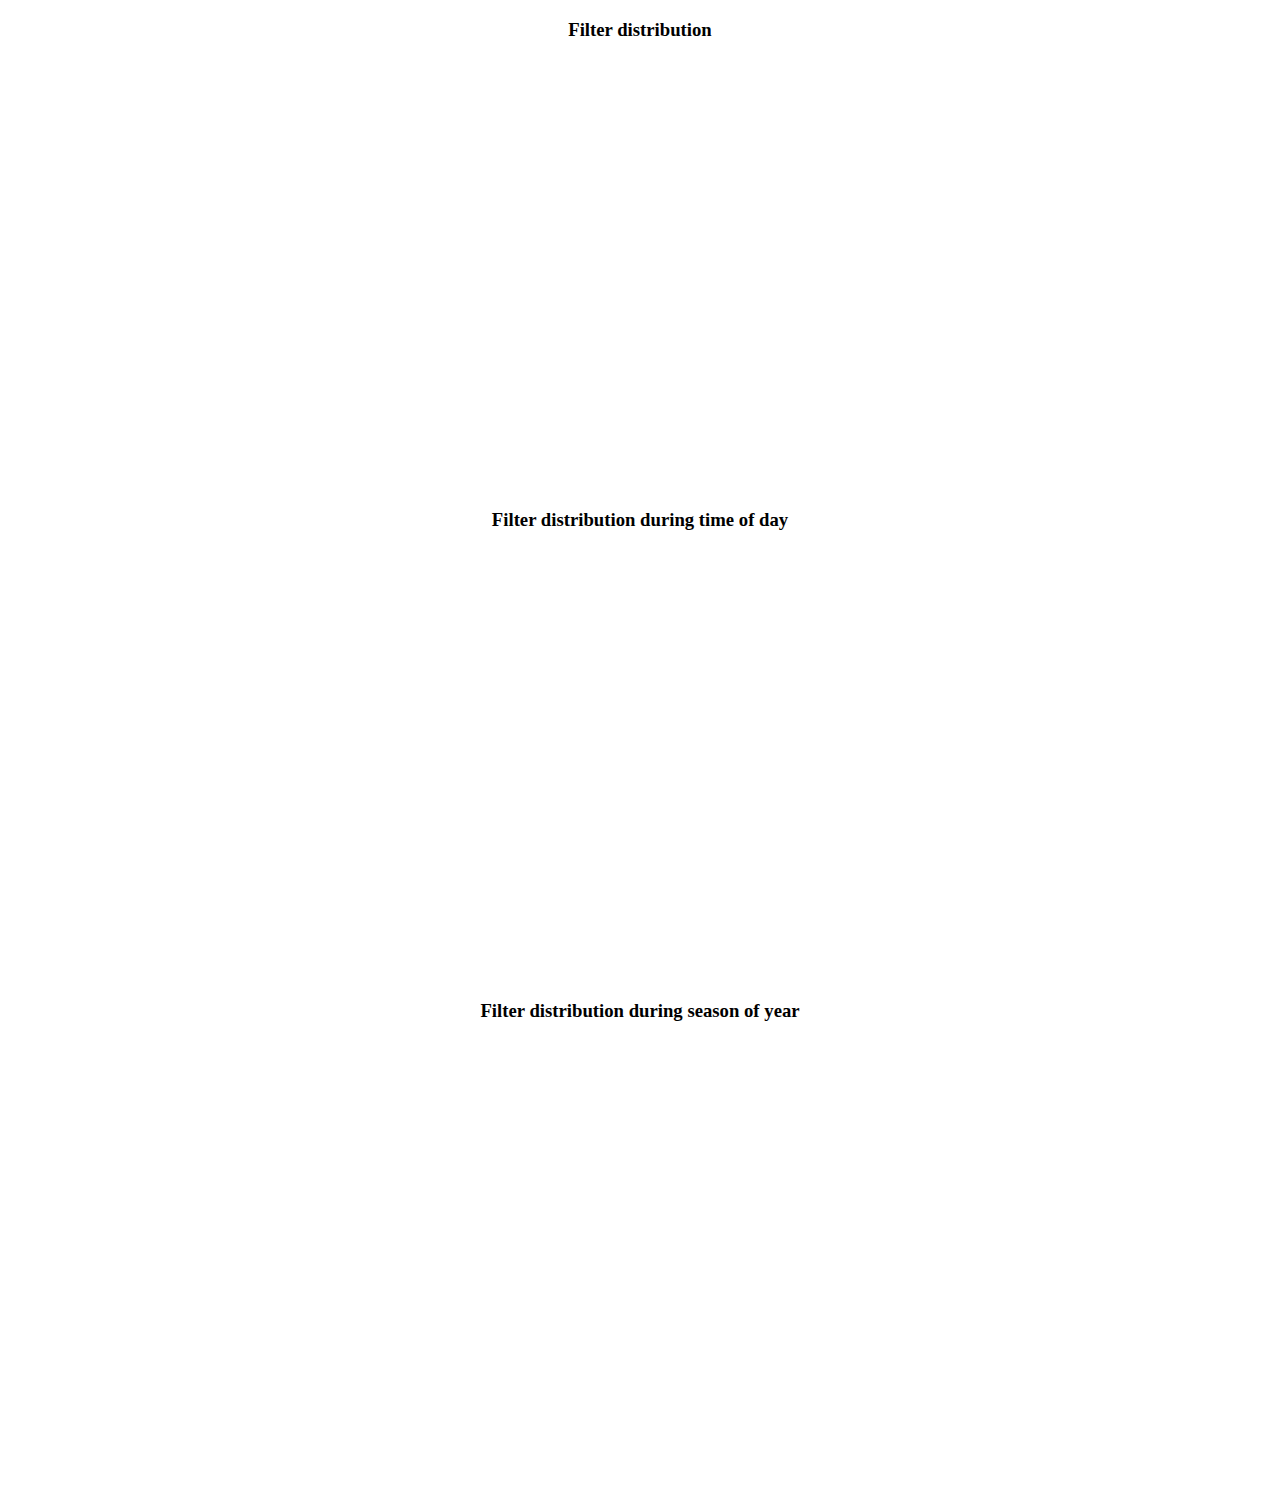
==== visualization/visualize.html @ de82c92e "Add Visualization files." ====
<!DOCTYPE html>
<meta charset="utf-8">
<title>Q5</title>
<style>
    
    #viz {
        width: 50%;
        margin: 0 auto;
        margin-bottom: 50px;
    }
    
    #viz1 {
        width: 50%;
        margin: 0 auto;
        margin-bottom: 50px;
    }
    
    #viz2 {
        width: 50%;
        margin: 0 auto;
        margin-bottom: 50px;
    }
    
    h3 {
        text-align: center;
    }
</style>
<script src="lib/d3/d3.js"></script>
<script src="lib/d3plus.min.js"></script>

<body>
    <h3>Filter distribution </h3>
    <div id="viz" style="position: relative; width: 900px; height: 400px;"></div>
    <h3>Filter distribution during time of day</h3>
    <div id="viz1" style="position: relative; width: 900px; height: 400px;"></div>
    <h3>Filter distribution during season of year</h3>
    <div id="viz2" style="position: relative; width: 900px; height: 400px;"></div>

    <script>
        var fil = {
            "Aden" : { "value" : 0 , "morning" : 0, "afternoon" :0, "evening" : 0, "night" : 0 , "summer" : 0, "spring" : 0, "fall": 0, "winter" : 0},
            "Amaro" : { "value" : 0 , "morning" : 0, "afternoon" :0, "evening" : 0, "night" : 0 , "summer" : 0, "spring" : 0, "fall": 0, "winter" : 0},
            "Ashby" : { "value" : 0 , "morning" : 0, "afternoon" :0, "evening" : 0, "night" : 0 , "summer" : 0, "spring" : 0, "fall": 0, "winter" : 0},
            "Brannan" : { "value" : 0 , "morning" : 0, "afternoon" :0, "evening" : 0, "night" : 0 , "summer" : 0, "spring" : 0, "fall": 0, "winter" : 0},
            "Brooklyn" : { "value" : 0 , "morning" : 0, "afternoon" :0, "evening" : 0, "night" : 0 , "summer" : 0, "spring" : 0, "fall": 0, "winter" : 0},
            "Charmes" : { "value" : 0 , "morning" : 0, "afternoon" :0, "evening" : 0, "night" : 0 , "summer" : 0, "spring" : 0, "fall": 0, "winter" : 0},
            "Clarendon" : { "value" : 0 , "morning" : 0, "afternoon" :0, "evening" : 0, "night" : 0 , "summer" : 0, "spring" : 0, "fall": 0, "winter" : 0},
            "Crema" : { "value" : 0 , "morning" : 0, "afternoon" :0, "evening" : 0, "night" : 0 , "summer" : 0, "spring" : 0, "fall": 0, "winter" : 0},
            "Dogpatch" : { "value" : 0 , "morning" : 0, "afternoon" :0, "evening" : 0, "night" : 0 , "summer" : 0, "spring" : 0, "fall": 0, "winter" : 0},
            "Earlybird" : { "value" : 0 , "morning" : 0, "afternoon" :0, "evening" : 0, "night" : 0 , "summer" : 0, "spring" : 0, "fall": 0, "winter" : 0},
            "Gingham" : { "value" : 0 , "morning" : 0, "afternoon" :0, "evening" : 0, "night" : 0 , "summer" : 0, "spring" : 0, "fall": 0, "winter" : 0},
            "Ginza" : { "value" : 0 , "morning" : 0, "afternoon" :0, "evening" : 0, "night" : 0 , "summer" : 0, "spring" : 0, "fall": 0, "winter" : 0},
            "Hefe" : { "value" : 0 , "morning" : 0, "afternoon" :0, "evening" : 0, "night" : 0 , "summer" : 0, "spring" : 0, "fall": 0, "winter" : 0},
            "Helena" : { "value" : 0 , "morning" : 0, "afternoon" :0, "evening" : 0, "night" : 0 , "summer" : 0, "spring" : 0, "fall": 0, "winter" : 0},
            "Hudson" : { "value" : 0 , "morning" : 0, "afternoon" :0, "evening" : 0, "night" : 0 , "summer" : 0, "spring" : 0, "fall": 0, "winter" : 0},
            "Inkwell" : { "value" : 0 , "morning" : 0, "afternoon" :0, "evening" : 0, "night" : 0 , "summer" : 0, "spring" : 0, "fall": 0, "winter" : 0},
            "Juno" : { "value" : 0 , "morning" : 0, "afternoon" :0, "evening" : 0, "night" : 0 , "summer" : 0, "spring" : 0, "fall": 0, "winter" : 0},
            "Kelvin" : { "value" : 0 , "morning" : 0, "afternoon" :0, "evening" : 0, "night" : 0 , "summer" : 0, "spring" : 0, "fall": 0, "winter" : 0},
            "Lark" : { "value" : 0 , "morning" : 0, "afternoon" :0, "evening" : 0, "night" : 0 , "summer" : 0, "spring" : 0, "fall": 0, "winter" : 0},
            "Lo-fi" : { "value" : 0 , "morning" : 0, "afternoon" :0, "evening" : 0, "night" : 0 , "summer" : 0, "spring" : 0, "fall": 0, "winter" : 0},
            "Ludwig" : { "value" : 0 , "morning" : 0, "afternoon" :0, "evening" : 0, "night" : 0 , "summer" : 0, "spring" : 0, "fall": 0, "winter" : 0},
            "Maven" : { "value" : 0 , "morning" : 0, "afternoon" :0, "evening" : 0, "night" : 0 , "summer" : 0, "spring" : 0, "fall": 0, "winter" : 0},
            "Mayfair" : { "value" : 0 , "morning" : 0, "afternoon" :0, "evening" : 0, "night" : 0 , "summer" : 0, "spring" : 0, "fall": 0, "winter" : 0},
            "Moon" : { "value" : 0 , "morning" : 0, "afternoon" :0, "evening" : 0, "night" : 0 , "summer" : 0, "spring" : 0, "fall": 0, "winter" : 0},
            "Nashville" : { "value" : 0 , "morning" : 0, "afternoon" :0, "evening" : 0, "night" : 0 , "summer" : 0, "spring" : 0, "fall": 0, "winter" : 0},
            "Normal" : { "value" : 0 , "morning" : 0, "afternoon" :0, "evening" : 0, "night" : 0 , "summer" : 0, "spring" : 0, "fall": 0, "winter" : 0},
            "Perpetua" : { "value" : 0 , "morning" : 0, "afternoon" :0, "evening" : 0, "night" : 0 , "summer" : 0, "spring" : 0, "fall": 0, "winter" : 0},
            "Reyes" : { "value" : 0 , "morning" : 0, "afternoon" :0, "evening" : 0, "night" : 0 , "summer" : 0, "spring" : 0, "fall": 0, "winter" : 0},
            "Rise" : { "value" : 0 , "morning" : 0, "afternoon" :0, "evening" : 0, "night" : 0 , "summer" : 0, "spring" : 0, "fall": 0, "winter" : 0},
            "Sierra" : { "value" : 0 , "morning" : 0, "afternoon" :0, "evening" : 0, "night" : 0 , "summer" : 0, "spring" : 0, "fall": 0, "winter" : 0},
            "Skyline" : { "value" : 0 , "morning" : 0, "afternoon" :0, "evening" : 0, "night" : 0 , "summer" : 0, "spring" : 0, "fall": 0, "winter" : 0},
            "Slumber" : { "value" : 0 , "morning" : 0, "afternoon" :0, "evening" : 0, "night" : 0 , "summer" : 0, "spring" : 0, "fall": 0, "winter" : 0},
            "Stinson" : { "value" : 0 , "morning" : 0, "afternoon" :0, "evening" : 0, "night" : 0 , "summer" : 0, "spring" : 0, "fall": 0, "winter" : 0},
            "Sutro" : { "value" : 0 , "morning" : 0, "afternoon" :0, "evening" : 0, "night" : 0 , "summer" : 0, "spring" : 0, "fall": 0, "winter" : 0},
            "Toaster" : { "value" : 0 , "morning" : 0, "afternoon" :0, "evening" : 0, "night" : 0 , "summer" : 0, "spring" : 0, "fall": 0, "winter" : 0},
            "Unknown" : { "value" : 0 , "morning" : 0, "afternoon" :0, "evening" : 0, "night" : 0 , "summer" : 0, "spring" : 0, "fall": 0, "winter" : 0},
            "Valencia" : { "value" : 0 , "morning" : 0, "afternoon" :0, "evening" : 0, "night" : 0 , "summer" : 0, "spring" : 0, "fall": 0, "winter" : 0},
            "Vesper" : { "value" : 0 , "morning" : 0, "afternoon" :0, "evening" : 0, "night" : 0 , "summer" : 0, "spring" : 0, "fall": 0, "winter" : 0},
            "Walden" : { "value" : 0 , "morning" : 0, "afternoon" :0, "evening" : 0, "night" : 0 , "summer" : 0, "spring" : 0, "fall": 0, "winter" : 0},
            "Willow" : { "value" : 0 , "morning" : 0, "afternoon" :0, "evening" : 0, "night" : 0 , "summer" : 0, "spring" : 0, "fall": 0, "winter" : 0},
            "X-Pro II" : { "value" : 0 , "morning" : 0, "afternoon" :0, "evening" : 0, "night" : 0 , "summer" : 0, "spring" : 0, "fall": 0, "winter" : 0},
            "1977" : { "value" : 0 , "morning" : 0, "afternoon" :0, "evening" : 0, "night" : 0 , "summer" : 0, "spring" : 0, "fall": 0, "winter" : 0},
        }



        d3.csv("Washington.csv", function(error, data) {
            if (error) throw error;

            data.forEach(d => {

            
                if (d.filter != "Normal" && fil[d.filter] != null) {
                    fil[d.filter].value += 1;
                    if(dayTime(+d.createdtime) == 1)
                        fil[d.filter].morning += 1;
                    else if(dayTime(+d.createdtime) == 2)
                        fil[d.filter].afternoon += 1;
                    else if(dayTime(+d.createdtime) == 3)
                        fil[d.filter].evening += 1;
                    else if(dayTime(+d.createdtime) == 4)
                        fil[d.filter].night += 1;
                    
                    if(yearTime(+d.createdtime) == 1)
                        fil[d.filter].spring += 1;
                    else if(yearTime(+d.createdtime) == 2)
                        fil[d.filter].summer += 1;
                    else if(yearTime(+d.createdtime) == 3)
                        fil[d.filter].fall += 1;
                    else if(yearTime(+d.createdtime) == 4)
                        fil[d.filter].winter += 1;
                }


            });
            
            console.log(fil);
            
            format = new Array();
            for (var d in fil) {
                format.push({"name": d, "value": +fil[d].value});
            };
            
            
            d3plus.viz()
                .container("#viz")
                .data(format)
                .type("bar")
                .id("name")
                .x("name")
                .y("value")
                .draw()
            
            dayFormat = new Array();
            for (var d in fil) {
            if (d == "Clarendon" || d == "Ludwig" || d == "Juno" || d == "Lark" || d == "Amaro" || d == "Valencia" || d == "Lo-fi"){
//                console.log(d , +fil[d].value, +fil[d].morning, +fil[d].afternoon, +fil[d].evening, +fil[d].night);
                
                dayFormat.push({"Period of Day" : "Afternoon"  ,"name": d, "No of images": +fil[d].afternoon});
                dayFormat.push({"Period of Day" : "Evening"  ,"name": d, "No of images": +fil[d].evening});
                dayFormat.push({"Period of Day" : "Morning" ,"name": d, "No of images": +fil[d].morning});
                dayFormat.push({"Period of Day" : "Night"  ,"name": d, "No of images": +fil[d].night});
                }
            };
            
            
            var visualization = d3plus.viz()
                .container("#viz1")  
                .data(dayFormat)  
                .type("bar")       
                .id("name")         
                .color("name")
                .legend({"size": 50})      
                .y("No of images")
                .x("Period of Day")
                .draw()
            
             seasonFormat = new Array();
            for (var d in fil) {
            if (d == "Clarendon" || d == "Ludwig" || d == "Juno" || d == "Lark" || d == "Amaro" || d == "Valencia" || d == "Lo-fi"){
                console.log(d , +fil[d].value, +fil[d].fall, +fil[d].spring, +fil[d].summer, +fil[d].winter);
                
                seasonFormat.push({"Period of Year" : "Fall"  ,"name": d, "No of images": +fil[d].fall});
                seasonFormat.push({"Period of Year" : "Spring"  ,"name": d, "No of images": +fil[d].spring});
                seasonFormat.push({"Period of Year" : "Summer" ,"name": d, "No of images": +fil[d].summer});
                seasonFormat.push({"Period of Year" : "Winter"  ,"name": d, "No of images": +fil[d].winter});
                }
            };
            
            var visualization = d3plus.viz()
                .container("#viz2")  
                .data(seasonFormat)  
                .type("bar")       
                .id("name")         
                .color("name")
                .legend({"size": 50})      
                .y("No of images")
                .x("Period of Year")
            .draw()
         

        });
        
        function dayTime(UNIX_timestamp){
            var a = new Date(UNIX_timestamp * 1000);
                var phase = {1:4, 2:4, 3:4, 4:4, 5:1, 6:1, 7:1, 8:1, 9:1, 10:1, 11:1, 12:1, 13:2, 14:2, 15:2, 16:2, 17:2, 18:3, 19:3, 20:3, 21:4, 22:4, 23:4, 0:4};
            var hour = phase[a.getHours()];
            return hour;
        }
        
           function yearTime(UNIX_timestamp){
            var a = new Date(UNIX_timestamp * 1000);
            var phase = {1:4, 2:4, 3:1, 4:1, 5:1, 6:1, 7:2, 8:2, 9:3, 10:3, 11:3, 12:4};
            var month = phase[a.getMonth()];
            return month;
        }
    </script>
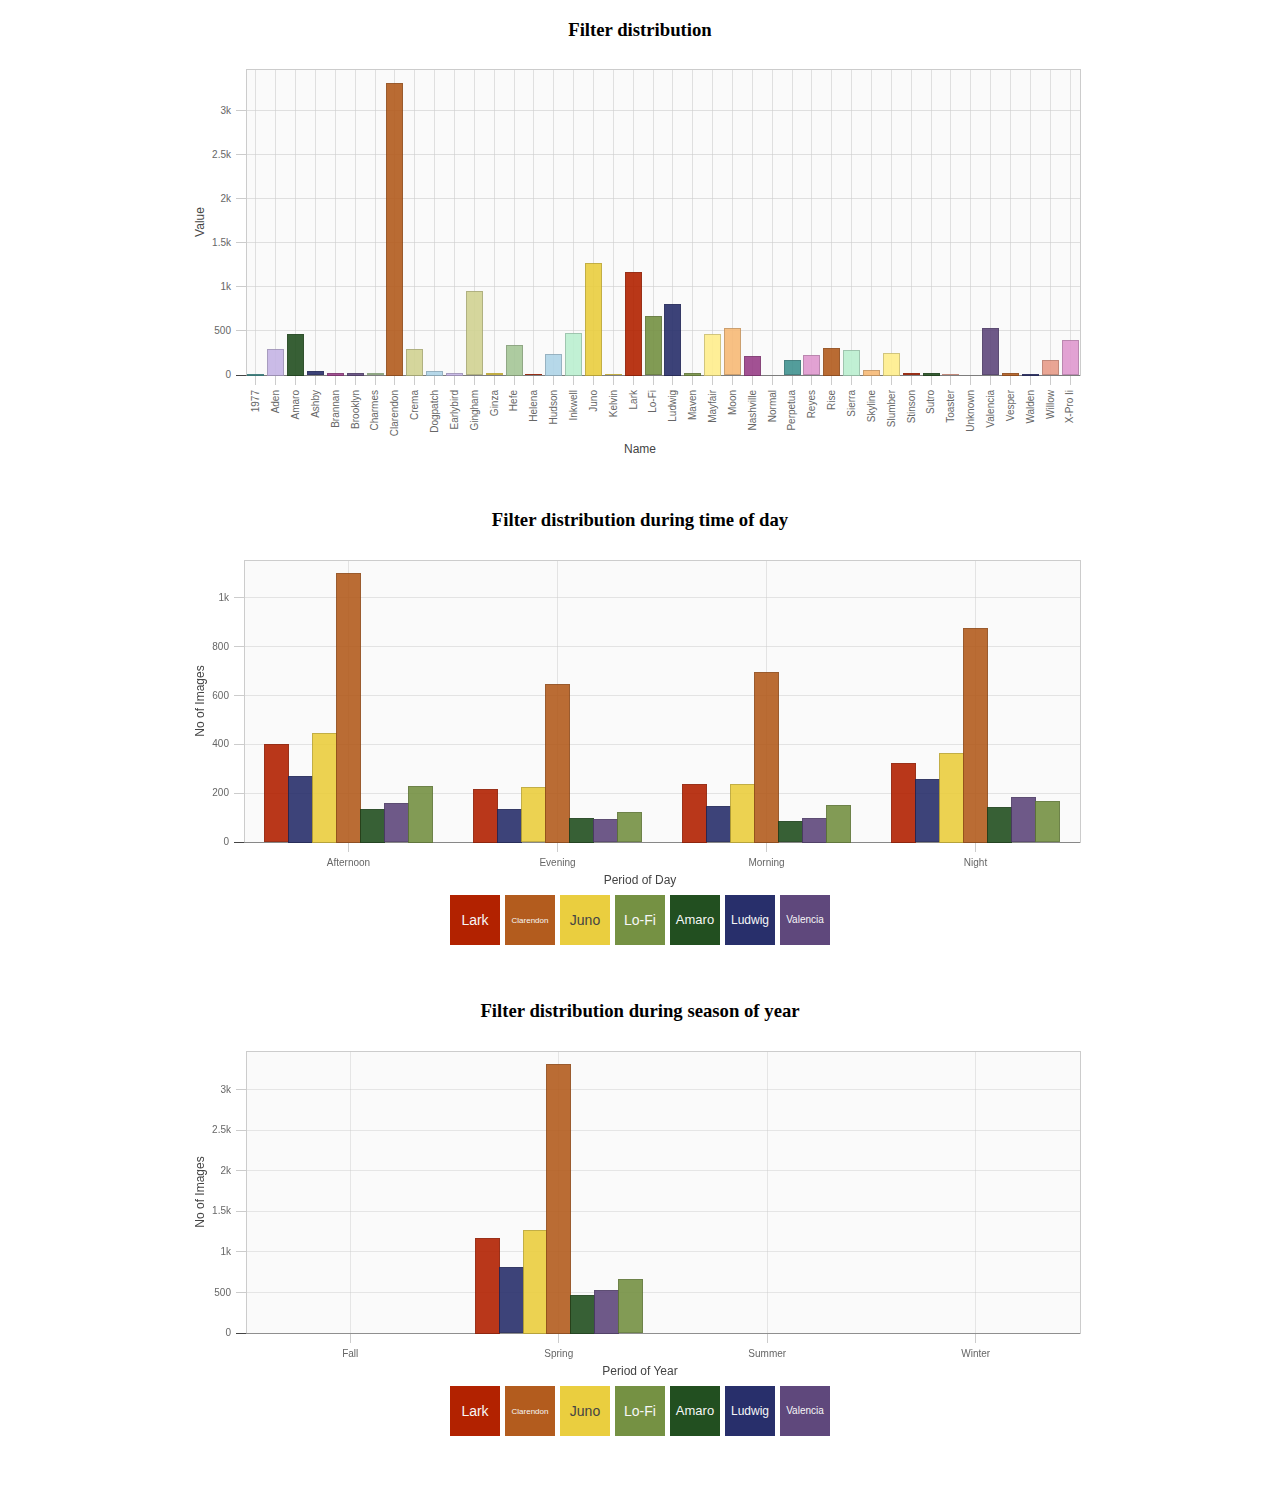
==== commit 995acf6e: "sunburst" ====
--- a/visualization/visualize.html
+++ b/visualization/visualize.html
@@ -37,85 +37,10 @@
     <div id="viz2" style="position: relative; width: 900px; height: 400px;"></div>
 
     <script>
-        var fil = {
-            "Aden" : { "value" : 0 , "morning" : 0, "afternoon" :0, "evening" : 0, "night" : 0 , "summer" : 0, "spring" : 0, "fall": 0, "winter" : 0},
-            "Amaro" : { "value" : 0 , "morning" : 0, "afternoon" :0, "evening" : 0, "night" : 0 , "summer" : 0, "spring" : 0, "fall": 0, "winter" : 0},
-            "Ashby" : { "value" : 0 , "morning" : 0, "afternoon" :0, "evening" : 0, "night" : 0 , "summer" : 0, "spring" : 0, "fall": 0, "winter" : 0},
-            "Brannan" : { "value" : 0 , "morning" : 0, "afternoon" :0, "evening" : 0, "night" : 0 , "summer" : 0, "spring" : 0, "fall": 0, "winter" : 0},
-            "Brooklyn" : { "value" : 0 , "morning" : 0, "afternoon" :0, "evening" : 0, "night" : 0 , "summer" : 0, "spring" : 0, "fall": 0, "winter" : 0},
-            "Charmes" : { "value" : 0 , "morning" : 0, "afternoon" :0, "evening" : 0, "night" : 0 , "summer" : 0, "spring" : 0, "fall": 0, "winter" : 0},
-            "Clarendon" : { "value" : 0 , "morning" : 0, "afternoon" :0, "evening" : 0, "night" : 0 , "summer" : 0, "spring" : 0, "fall": 0, "winter" : 0},
-            "Crema" : { "value" : 0 , "morning" : 0, "afternoon" :0, "evening" : 0, "night" : 0 , "summer" : 0, "spring" : 0, "fall": 0, "winter" : 0},
-            "Dogpatch" : { "value" : 0 , "morning" : 0, "afternoon" :0, "evening" : 0, "night" : 0 , "summer" : 0, "spring" : 0, "fall": 0, "winter" : 0},
-            "Earlybird" : { "value" : 0 , "morning" : 0, "afternoon" :0, "evening" : 0, "night" : 0 , "summer" : 0, "spring" : 0, "fall": 0, "winter" : 0},
-            "Gingham" : { "value" : 0 , "morning" : 0, "afternoon" :0, "evening" : 0, "night" : 0 , "summer" : 0, "spring" : 0, "fall": 0, "winter" : 0},
-            "Ginza" : { "value" : 0 , "morning" : 0, "afternoon" :0, "evening" : 0, "night" : 0 , "summer" : 0, "spring" : 0, "fall": 0, "winter" : 0},
-            "Hefe" : { "value" : 0 , "morning" : 0, "afternoon" :0, "evening" : 0, "night" : 0 , "summer" : 0, "spring" : 0, "fall": 0, "winter" : 0},
-            "Helena" : { "value" : 0 , "morning" : 0, "afternoon" :0, "evening" : 0, "night" : 0 , "summer" : 0, "spring" : 0, "fall": 0, "winter" : 0},
-            "Hudson" : { "value" : 0 , "morning" : 0, "afternoon" :0, "evening" : 0, "night" : 0 , "summer" : 0, "spring" : 0, "fall": 0, "winter" : 0},
-            "Inkwell" : { "value" : 0 , "morning" : 0, "afternoon" :0, "evening" : 0, "night" : 0 , "summer" : 0, "spring" : 0, "fall": 0, "winter" : 0},
-            "Juno" : { "value" : 0 , "morning" : 0, "afternoon" :0, "evening" : 0, "night" : 0 , "summer" : 0, "spring" : 0, "fall": 0, "winter" : 0},
-            "Kelvin" : { "value" : 0 , "morning" : 0, "afternoon" :0, "evening" : 0, "night" : 0 , "summer" : 0, "spring" : 0, "fall": 0, "winter" : 0},
-            "Lark" : { "value" : 0 , "morning" : 0, "afternoon" :0, "evening" : 0, "night" : 0 , "summer" : 0, "spring" : 0, "fall": 0, "winter" : 0},
-            "Lo-fi" : { "value" : 0 , "morning" : 0, "afternoon" :0, "evening" : 0, "night" : 0 , "summer" : 0, "spring" : 0, "fall": 0, "winter" : 0},
-            "Ludwig" : { "value" : 0 , "morning" : 0, "afternoon" :0, "evening" : 0, "night" : 0 , "summer" : 0, "spring" : 0, "fall": 0, "winter" : 0},
-            "Maven" : { "value" : 0 , "morning" : 0, "afternoon" :0, "evening" : 0, "night" : 0 , "summer" : 0, "spring" : 0, "fall": 0, "winter" : 0},
-            "Mayfair" : { "value" : 0 , "morning" : 0, "afternoon" :0, "evening" : 0, "night" : 0 , "summer" : 0, "spring" : 0, "fall": 0, "winter" : 0},
-            "Moon" : { "value" : 0 , "morning" : 0, "afternoon" :0, "evening" : 0, "night" : 0 , "summer" : 0, "spring" : 0, "fall": 0, "winter" : 0},
-            "Nashville" : { "value" : 0 , "morning" : 0, "afternoon" :0, "evening" : 0, "night" : 0 , "summer" : 0, "spring" : 0, "fall": 0, "winter" : 0},
-            "Normal" : { "value" : 0 , "morning" : 0, "afternoon" :0, "evening" : 0, "night" : 0 , "summer" : 0, "spring" : 0, "fall": 0, "winter" : 0},
-            "Perpetua" : { "value" : 0 , "morning" : 0, "afternoon" :0, "evening" : 0, "night" : 0 , "summer" : 0, "spring" : 0, "fall": 0, "winter" : 0},
-            "Reyes" : { "value" : 0 , "morning" : 0, "afternoon" :0, "evening" : 0, "night" : 0 , "summer" : 0, "spring" : 0, "fall": 0, "winter" : 0},
-            "Rise" : { "value" : 0 , "morning" : 0, "afternoon" :0, "evening" : 0, "night" : 0 , "summer" : 0, "spring" : 0, "fall": 0, "winter" : 0},
-            "Sierra" : { "value" : 0 , "morning" : 0, "afternoon" :0, "evening" : 0, "night" : 0 , "summer" : 0, "spring" : 0, "fall": 0, "winter" : 0},
-            "Skyline" : { "value" : 0 , "morning" : 0, "afternoon" :0, "evening" : 0, "night" : 0 , "summer" : 0, "spring" : 0, "fall": 0, "winter" : 0},
-            "Slumber" : { "value" : 0 , "morning" : 0, "afternoon" :0, "evening" : 0, "night" : 0 , "summer" : 0, "spring" : 0, "fall": 0, "winter" : 0},
-            "Stinson" : { "value" : 0 , "morning" : 0, "afternoon" :0, "evening" : 0, "night" : 0 , "summer" : 0, "spring" : 0, "fall": 0, "winter" : 0},
-            "Sutro" : { "value" : 0 , "morning" : 0, "afternoon" :0, "evening" : 0, "night" : 0 , "summer" : 0, "spring" : 0, "fall": 0, "winter" : 0},
-            "Toaster" : { "value" : 0 , "morning" : 0, "afternoon" :0, "evening" : 0, "night" : 0 , "summer" : 0, "spring" : 0, "fall": 0, "winter" : 0},
-            "Unknown" : { "value" : 0 , "morning" : 0, "afternoon" :0, "evening" : 0, "night" : 0 , "summer" : 0, "spring" : 0, "fall": 0, "winter" : 0},
-            "Valencia" : { "value" : 0 , "morning" : 0, "afternoon" :0, "evening" : 0, "night" : 0 , "summer" : 0, "spring" : 0, "fall": 0, "winter" : 0},
-            "Vesper" : { "value" : 0 , "morning" : 0, "afternoon" :0, "evening" : 0, "night" : 0 , "summer" : 0, "spring" : 0, "fall": 0, "winter" : 0},
-            "Walden" : { "value" : 0 , "morning" : 0, "afternoon" :0, "evening" : 0, "night" : 0 , "summer" : 0, "spring" : 0, "fall": 0, "winter" : 0},
-            "Willow" : { "value" : 0 , "morning" : 0, "afternoon" :0, "evening" : 0, "night" : 0 , "summer" : 0, "spring" : 0, "fall": 0, "winter" : 0},
-            "X-Pro II" : { "value" : 0 , "morning" : 0, "afternoon" :0, "evening" : 0, "night" : 0 , "summer" : 0, "spring" : 0, "fall": 0, "winter" : 0},
-            "1977" : { "value" : 0 , "morning" : 0, "afternoon" :0, "evening" : 0, "night" : 0 , "summer" : 0, "spring" : 0, "fall": 0, "winter" : 0},
-        }
-
-
-
-        d3.csv("Washington.csv", function(error, data) {
-            if (error) throw error;
-
-            data.forEach(d => {
-
-            
-                if (d.filter != "Normal" && fil[d.filter] != null) {
-                    fil[d.filter].value += 1;
-                    if(dayTime(+d.createdtime) == 1)
-                        fil[d.filter].morning += 1;
-                    else if(dayTime(+d.createdtime) == 2)
-                        fil[d.filter].afternoon += 1;
-                    else if(dayTime(+d.createdtime) == 3)
-                        fil[d.filter].evening += 1;
-                    else if(dayTime(+d.createdtime) == 4)
-                        fil[d.filter].night += 1;
-                    
-                    if(yearTime(+d.createdtime) == 1)
-                        fil[d.filter].spring += 1;
-                    else if(yearTime(+d.createdtime) == 2)
-                        fil[d.filter].summer += 1;
-                    else if(yearTime(+d.createdtime) == 3)
-                        fil[d.filter].fall += 1;
-                    else if(yearTime(+d.createdtime) == 4)
-                        fil[d.filter].winter += 1;
-                }
-
-
-            });
-            
-            console.log(fil);
-            
+            d3.json('../../preprocessed.json', function(error, json) {
+                if (error)  return console.warn(error);
+            fil=json;
+            console.log(fil)
             format = new Array();
             for (var d in fil) {
                 format.push({"name": d, "value": +fil[d].value});
